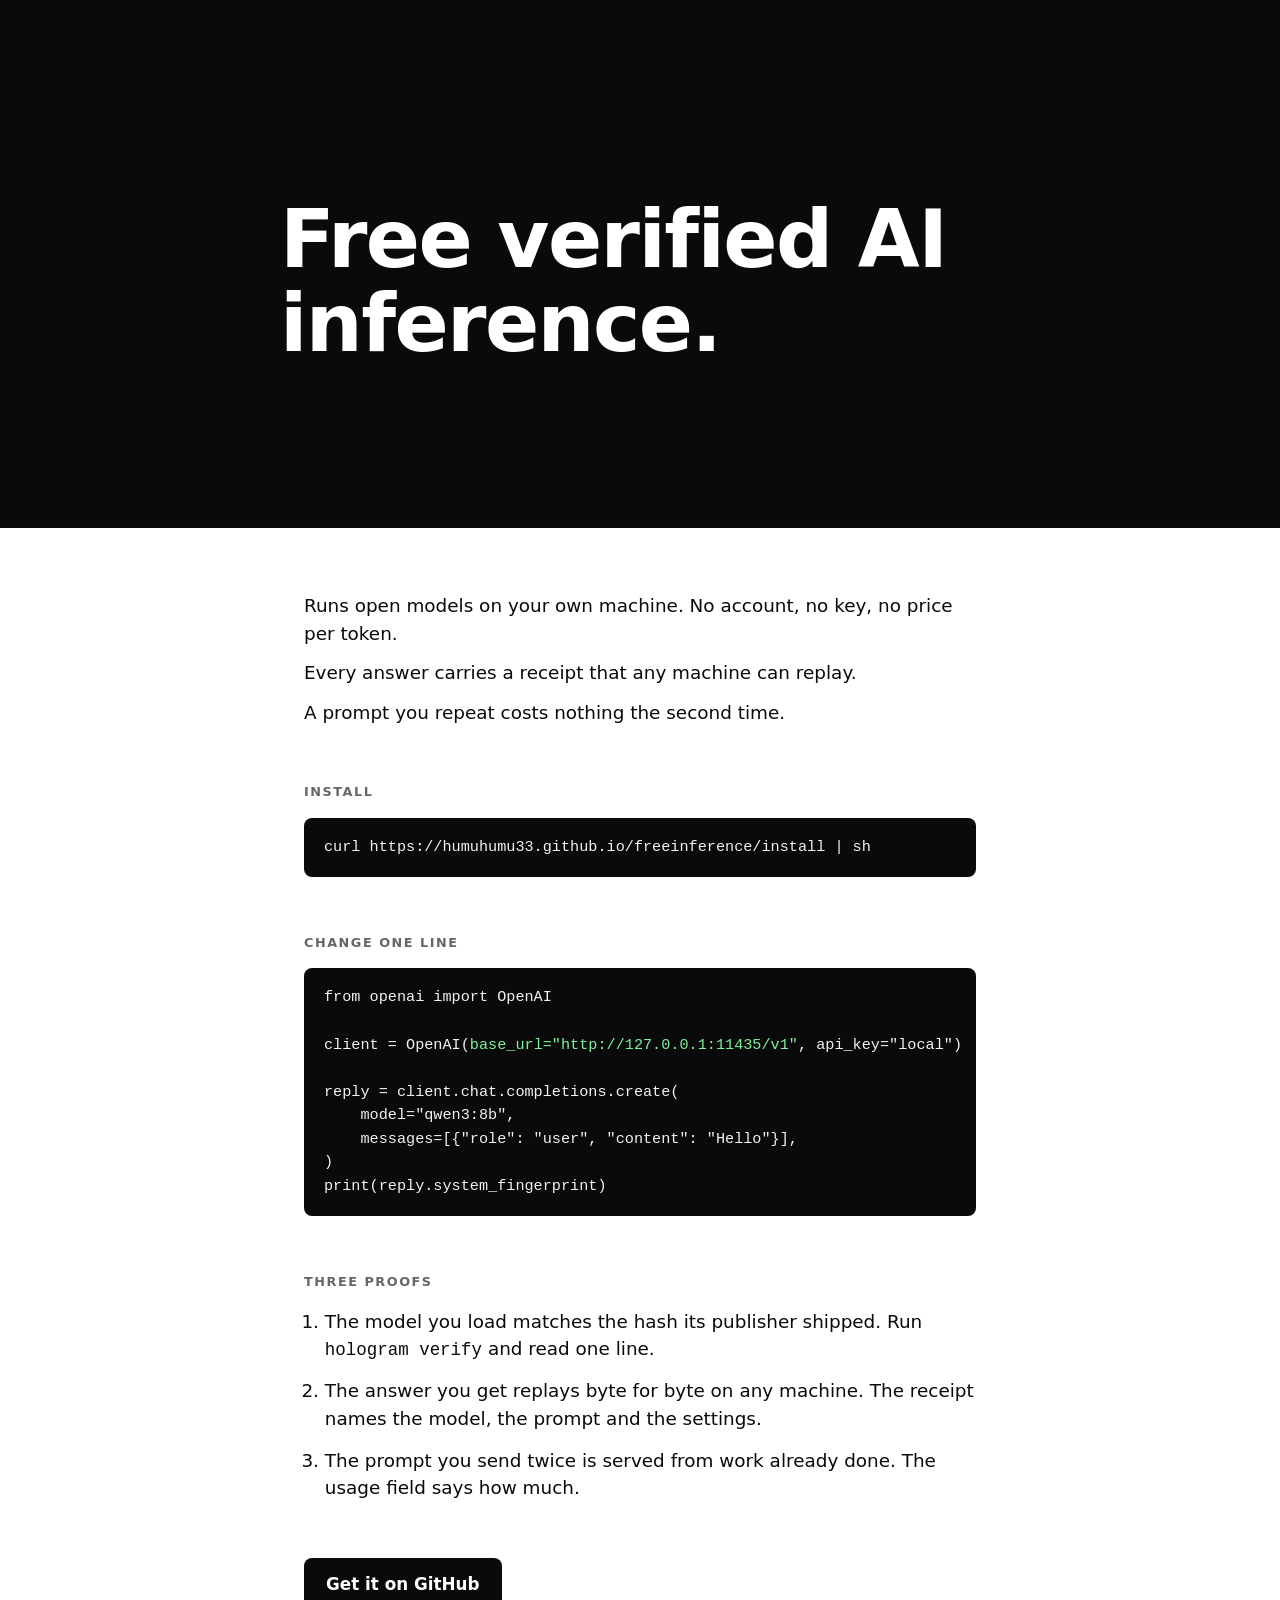
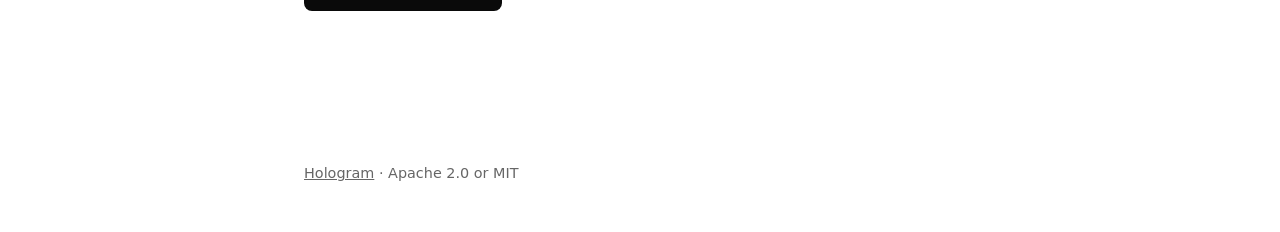
==== site/index.html @ 029d64f4 "Phase 0: homepage, claim register, site gate Free verified AI inference. One page, no hyphen anywher" ====
<!doctype html>
<html lang="en">
<head>
<meta charset="utf-8">
<meta name="viewport" content="width=device-width, initial-scale=1">
<title>Free verified AI inference</title>
<meta name="description" content="Runs open models on your own machine. Every answer carries a receipt any machine can replay.">
<style>
  :root { color-scheme: light; }
  * { box-sizing: border-box; }
  html, body { margin: 0; padding: 0; }
  body { font-family: ui-sans-serif, system-ui, "Segoe UI", Helvetica, Arial, sans-serif; color: #0A0A0A; background: #ffffff; line-height: 1.5; }
  .hero { background: #0A0A0A; color: #ffffff; padding: 22vh 24px 18vh; }
  .hero h1 { margin: 0 auto; max-width: 720px; font-size: clamp(2.4rem, 7vw, 5rem); font-weight: 600; letter-spacing: -0.02em; line-height: 1.05; }
  main { max-width: 720px; margin: 0 auto; padding: 64px 24px 96px; }
  section { margin: 0 0 56px; }
  h2 { font-size: 0.8rem; font-weight: 600; letter-spacing: 0.12em; text-transform: uppercase; color: #666; margin: 0 0 16px; }
  p { margin: 0 0 12px; font-size: 1.15rem; }
  pre { margin: 0; padding: 18px 20px; background: #0A0A0A; color: #f2f2f2; border-radius: 8px; font-size: 0.95rem; overflow-x: auto; line-height: 1.55; }
  code { font-family: ui-monospace, "SF Mono", Menlo, Consolas, monospace; }
  .change { color: #7cf29a; }
  ol { margin: 0; padding-left: 1.3em; }
  ol li { margin: 0 0 14px; font-size: 1.15rem; }
  ol li code { font-size: 0.95em; }
  .cta { display: inline-block; padding: 14px 22px; background: #0A0A0A; color: #ffffff; text-decoration: none; border-radius: 8px; font-size: 1.05rem; font-weight: 600; }
  .cta:hover { background: #222; }
  footer { max-width: 720px; margin: 0 auto; padding: 0 24px 48px; color: #666; font-size: 0.9rem; }
  footer a { color: #666; }
</style>
</head>
<body>
<header class="hero">
  <h1>Free verified AI inference.</h1>
</header>
<main>
  <section>
    <p>Runs open models on your own machine. No account, no key, no price per token.</p>
    <p>Every answer carries a receipt that any machine can replay.</p>
    <p>A prompt you repeat costs nothing the second time.</p>
  </section>

  <section>
    <h2>Install</h2>
    <pre><code>curl https://humuhumu33.github.io/freeinference/install | sh</code></pre>
  </section>

  <section>
    <h2>Change one line</h2>
    <pre><code>from openai import OpenAI

client = OpenAI(<span class="change">base_url="http://127.0.0.1:11435/v1"</span>, api_key="local")

reply = client.chat.completions.create(
    model="qwen3:8b",
    messages=[{"role": "user", "content": "Hello"}],
)
print(reply.system_fingerprint)</code></pre>
  </section>

  <section>
    <h2>Three proofs</h2>
    <ol>
      <li>The model you load matches the hash its publisher shipped. Run <code>hologram verify</code> and read one line.</li>
      <li>The answer you get replays byte for byte on any machine. The receipt names the model, the prompt and the settings.</li>
      <li>The prompt you send twice is served from work already done. The usage field says how much.</li>
    </ol>
  </section>

  <section>
    <a class="cta" href="https://github.com/humuhumu33/freeinference">Get it on GitHub</a>
  </section>
</main>
<footer>
  <a href="https://gethologram.ai/">Hologram</a> · Apache 2.0 or MIT
</footer>
</body>
</html>
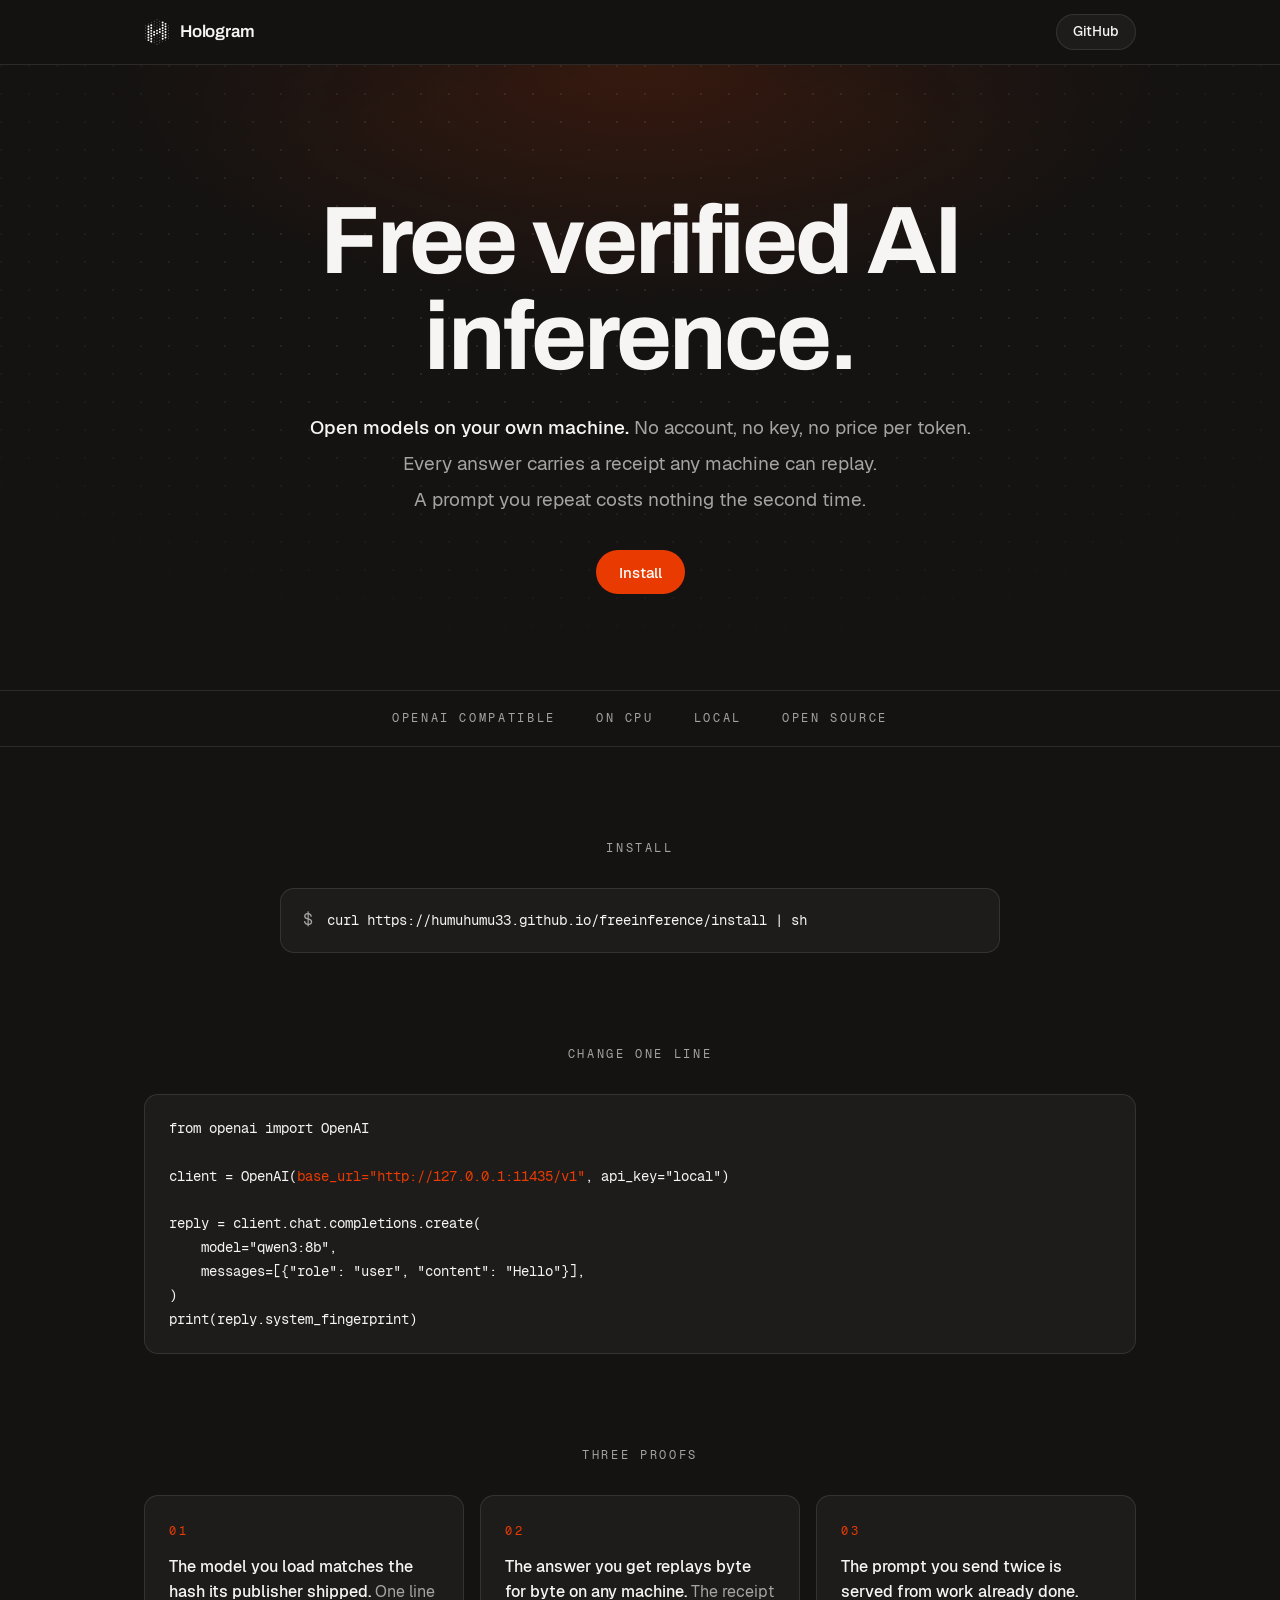
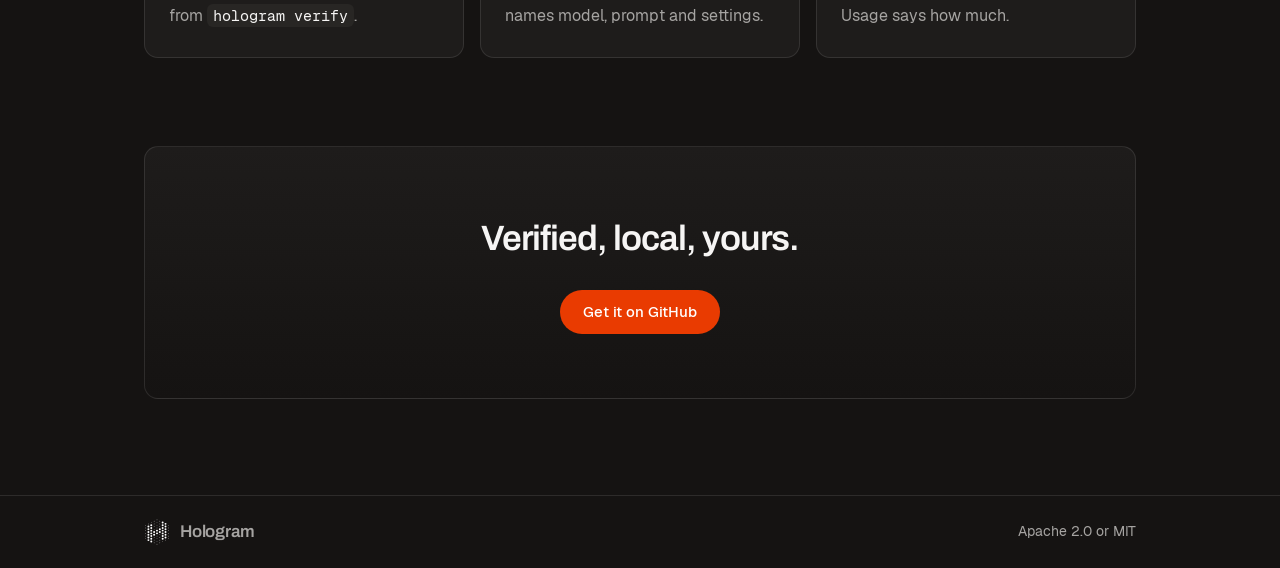
==== commit 43f62398: "site: Hologram brand tokens, Archivo and Geist, Featherless style layout Warm dark tokens from holog" ====
--- a/site/index.html
+++ b/site/index.html
@@ -4,49 +4,167 @@
 <meta charset="utf-8">
 <meta name="viewport" content="width=device-width, initial-scale=1">
 <title>Free verified AI inference</title>
-<meta name="description" content="Runs open models on your own machine. Every answer carries a receipt any machine can replay.">
+<meta name="description" content="Open models on your own machine. Every answer carries a receipt any machine can replay.">
+<link rel="icon" href="mark.svg" type="image/svg+xml">
 <style>
-  :root { color-scheme: light; }
+  /* Hologram brand layer: warm dark tokens from hologram-brand-kit/brand/css/hologram-warm.css (.dark). */
+  :root {
+    --background: #151312;
+    --foreground: #f6f5f4;
+    --card: #1e1c1b;
+    --card-foreground: #f6f5f4;
+    --secondary: #282624;
+    --muted: #282624;
+    --muted-foreground: #a6a4a2;
+    --brand: #e93b01;
+    --brand-foreground: #ffffff;
+    --border: #ffffff1a;
+    --ring: #757371;
+    --radius: 0.625rem;
+    --font-sans: "Geist", Inter, ui-sans-serif, system-ui, sans-serif;
+    --font-display: "Archivo", "Geist", ui-sans-serif, system-ui, sans-serif;
+    --font-mono: "Geist Mono", ui-monospace, "JetBrains Mono", Menlo, Consolas, monospace;
+    --tracking-display: -0.03em;
+    --tracking-caps: 0.22em;
+    color-scheme: dark;
+  }
+  @font-face { font-family: "Archivo"; src: url("fonts/Archivo-SemiBold.woff2") format("woff2"); font-weight: 600; font-display: swap; }
+  @font-face { font-family: "Archivo"; src: url("fonts/Archivo-Bold.woff2") format("woff2"); font-weight: 700; font-display: swap; }
+  @font-face { font-family: "Geist"; src: url("fonts/Geist-Regular.woff2") format("woff2"); font-weight: 400; font-display: swap; }
+  @font-face { font-family: "Geist"; src: url("fonts/Geist-Medium.woff2") format("woff2"); font-weight: 500; font-display: swap; }
+  @font-face { font-family: "Geist Mono"; src: url("fonts/GeistMono-Regular.woff2") format("woff2"); font-weight: 400; font-display: swap; }
+
   * { box-sizing: border-box; }
   html, body { margin: 0; padding: 0; }
-  body { font-family: ui-sans-serif, system-ui, "Segoe UI", Helvetica, Arial, sans-serif; color: #0A0A0A; background: #ffffff; line-height: 1.5; }
-  .hero { background: #0A0A0A; color: #ffffff; padding: 22vh 24px 18vh; }
-  .hero h1 { margin: 0 auto; max-width: 720px; font-size: clamp(2.4rem, 7vw, 5rem); font-weight: 600; letter-spacing: -0.02em; line-height: 1.05; }
-  main { max-width: 720px; margin: 0 auto; padding: 64px 24px 96px; }
-  section { margin: 0 0 56px; }
-  h2 { font-size: 0.8rem; font-weight: 600; letter-spacing: 0.12em; text-transform: uppercase; color: #666; margin: 0 0 16px; }
-  p { margin: 0 0 12px; font-size: 1.15rem; }
-  pre { margin: 0; padding: 18px 20px; background: #0A0A0A; color: #f2f2f2; border-radius: 8px; font-size: 0.95rem; overflow-x: auto; line-height: 1.55; }
-  code { font-family: ui-monospace, "SF Mono", Menlo, Consolas, monospace; }
-  .change { color: #7cf29a; }
-  ol { margin: 0; padding-left: 1.3em; }
-  ol li { margin: 0 0 14px; font-size: 1.15rem; }
-  ol li code { font-size: 0.95em; }
-  .cta { display: inline-block; padding: 14px 22px; background: #0A0A0A; color: #ffffff; text-decoration: none; border-radius: 8px; font-size: 1.05rem; font-weight: 600; }
-  .cta:hover { background: #222; }
-  footer { max-width: 720px; margin: 0 auto; padding: 0 24px 48px; color: #666; font-size: 0.9rem; }
-  footer a { color: #666; }
+  body {
+    font-family: var(--font-sans);
+    background: var(--background);
+    color: var(--foreground);
+    line-height: 1.55;
+    font-size: 16px;
+    -webkit-font-smoothing: antialiased;
+  }
+  a { color: inherit; }
+  .wrap { max-width: 1040px; margin: 0 auto; padding: 0 24px; }
+
+  /* Nav */
+  nav { position: sticky; top: 0; z-index: 2; background: color-mix(in srgb, var(--background) 82%, transparent); backdrop-filter: blur(12px); border-bottom: 1px solid var(--border); }
+  nav .wrap { display: flex; align-items: center; justify-content: space-between; height: 64px; }
+  .mark { display: flex; align-items: center; gap: 10px; text-decoration: none; font-family: var(--font-display); font-weight: 600; letter-spacing: -0.01em; font-size: 17px; }
+  .mark img { width: 26px; height: 26px; }
+  .pill { display: inline-flex; align-items: center; height: 36px; padding: 0 16px; border-radius: 999px; border: 1px solid var(--border); background: var(--card); color: var(--foreground); text-decoration: none; font-size: 14px; font-weight: 500; }
+  .pill:hover { border-color: var(--ring); }
+
+  /* Hero */
+  .hero { position: relative; overflow: hidden; text-align: center; padding: 128px 0 96px; }
+  .hero::before {
+    content: ""; position: absolute; inset: 0; pointer-events: none;
+    background:
+      radial-gradient(60% 55% at 50% 0%, color-mix(in srgb, var(--brand) 16%, transparent), transparent 70%),
+      radial-gradient(circle at 1px 1px, #ffffff14 1px, transparent 1.5px);
+    background-size: auto, 28px 28px;
+    -webkit-mask-image: radial-gradient(70% 70% at 50% 30%, #000 40%, transparent 100%);
+    mask-image: radial-gradient(70% 70% at 50% 30%, #000 40%, transparent 100%);
+  }
+  .hero .wrap { position: relative; }
+  h1 {
+    font-family: var(--font-display); font-weight: 700; letter-spacing: var(--tracking-display);
+    font-size: clamp(2.8rem, 8vw, 6rem); line-height: 1.0; margin: 0 auto 28px; max-width: 900px;
+  }
+  .lede { margin: 0 auto; max-width: 700px; font-size: 1.2rem; color: var(--muted-foreground); }
+  .lede p { margin: 0 0 6px; }
+  .lede strong { color: var(--foreground); font-weight: 500; }
+  .hero .actions { margin-top: 36px; display: flex; gap: 12px; justify-content: center; flex-wrap: wrap; }
+  .btn { display: inline-flex; align-items: center; height: 44px; padding: 0 22px; border-radius: 999px; text-decoration: none; font-size: 15px; font-weight: 500; border: 1px solid transparent; }
+  .btn.brand { background: var(--brand); color: var(--brand-foreground); }
+  .btn.brand:hover { filter: brightness(1.08); }
+  .btn.ghost { border-color: var(--border); background: transparent; color: var(--foreground); }
+  .btn.ghost:hover { border-color: var(--ring); }
+
+  /* Strip */
+  .strip { border-top: 1px solid var(--border); border-bottom: 1px solid var(--border); }
+  .strip .wrap { display: flex; gap: 40px; justify-content: center; flex-wrap: wrap; padding: 18px 24px; }
+  .kicker { font-family: var(--font-mono); font-size: 12px; letter-spacing: var(--tracking-caps); text-transform: uppercase; color: var(--muted-foreground); }
+
+  /* Sections */
+  section { padding: 88px 0 0; }
+  section:last-of-type { padding-bottom: 96px; }
+  .head { text-align: center; margin-bottom: 28px; }
+  .head h2 { font-family: var(--font-display); font-weight: 600; letter-spacing: var(--tracking-display); font-size: clamp(1.7rem, 3.4vw, 2.4rem); margin: 10px 0 0; }
+  .card { background: var(--card); border: 1px solid var(--border); border-radius: calc(var(--radius) + 4px); }
+  pre { margin: 0; padding: 22px 24px; font-family: var(--font-mono); font-size: 14px; line-height: 1.7; overflow-x: auto; color: var(--foreground); }
+  code { font-family: var(--font-mono); }
+  .change { color: var(--brand); }
+  .cmd { display: flex; align-items: center; gap: 14px; padding: 6px 8px 6px 22px; }
+  .cmd pre { padding: 14px 0; flex: 1; }
+  .prompt { color: var(--muted-foreground); user-select: none; }
+  .install .card { max-width: 720px; margin: 0 auto; }
+
+  .grid { display: grid; grid-template-columns: repeat(3, 1fr); gap: 16px; }
+  .proof { padding: 26px 24px 28px; display: flex; flex-direction: column; gap: 14px; }
+  .proof .num { font-family: var(--font-mono); font-size: 12px; letter-spacing: var(--tracking-caps); color: var(--brand); }
+  .proof p { margin: 0; color: var(--muted-foreground); }
+  .proof p strong { color: var(--foreground); font-weight: 500; }
+  .proof code { font-size: 0.92em; color: var(--foreground); background: var(--secondary); padding: 2px 6px; border-radius: 6px; }
+
+  .cta { text-align: center; }
+  .cta .card { padding: 64px 24px; background: linear-gradient(180deg, var(--card), var(--background)); }
+  .cta h2 { font-family: var(--font-display); font-weight: 600; letter-spacing: var(--tracking-display); font-size: clamp(1.6rem, 3vw, 2.2rem); margin: 0 0 24px; }
+
+  footer { border-top: 1px solid var(--border); }
+  footer .wrap { display: flex; align-items: center; justify-content: space-between; height: 72px; color: var(--muted-foreground); font-size: 14px; }
+  footer a { text-decoration: none; }
+
+  @media (max-width: 760px) {
+    .grid { grid-template-columns: 1fr; }
+    .hero { padding: 88px 0 72px; }
+    .strip .wrap { gap: 18px; }
+  }
 </style>
 </head>
 <body>
+<nav>
+  <div class="wrap">
+    <a class="mark" href="https://gethologram.ai/"><img src="mark.svg" alt="">Hologram</a>
+    <a class="pill" href="https://github.com/humuhumu33/freeinference">GitHub</a>
+  </div>
+</nav>
+
 <header class="hero">
-  <h1>Free verified AI inference.</h1>
+  <div class="wrap">
+    <h1>Free verified AI inference.</h1>
+    <div class="lede">
+      <p><strong>Open models on your own machine.</strong> No account, no key, no price per token.</p>
+      <p>Every answer carries a receipt any machine can replay.</p>
+      <p>A prompt you repeat costs nothing the second time.</p>
+    </div>
+    <div class="actions">
+      <a class="btn brand" href="#install">Install</a>
+    </div>
+  </div>
 </header>
+
+<div class="strip">
+  <div class="wrap">
+    <span class="kicker">OpenAI compatible</span>
+    <span class="kicker">On CPU</span>
+    <span class="kicker">Local</span>
+    <span class="kicker">Open source</span>
+  </div>
+</div>
+
 <main>
+  <section class="install" id="install">
+    <div class="wrap">
+      <div class="head"><span class="kicker">Install</span></div>
+      <div class="card cmd"><span class="prompt">$</span><pre><code>curl https://humuhumu33.github.io/freeinference/install | sh</code></pre></div>
+    </div>
+  </section>
+
   <section>
-    <p>Runs open models on your own machine. No account, no key, no price per token.</p>
-    <p>Every answer carries a receipt that any machine can replay.</p>
-    <p>A prompt you repeat costs nothing the second time.</p>
-  </section>
-
-  <section>
-    <h2>Install</h2>
-    <pre><code>curl https://humuhumu33.github.io/freeinference/install | sh</code></pre>
-  </section>
-
-  <section>
-    <h2>Change one line</h2>
-    <pre><code>from openai import OpenAI
+    <div class="wrap">
+      <div class="head"><span class="kicker">Change one line</span></div>
+      <div class="card"><pre><code>from openai import OpenAI
 
 client = OpenAI(<span class="change">base_url="http://127.0.0.1:11435/v1"</span>, api_key="local")
 
@@ -54,24 +172,45 @@
     model="qwen3:8b",
     messages=[{"role": "user", "content": "Hello"}],
 )
-print(reply.system_fingerprint)</code></pre>
-  </section>
-
-  <section>
-    <h2>Three proofs</h2>
-    <ol>
-      <li>The model you load matches the hash its publisher shipped. Run <code>hologram verify</code> and read one line.</li>
-      <li>The answer you get replays byte for byte on any machine. The receipt names the model, the prompt and the settings.</li>
-      <li>The prompt you send twice is served from work already done. The usage field says how much.</li>
-    </ol>
-  </section>
-
-  <section>
-    <a class="cta" href="https://github.com/humuhumu33/freeinference">Get it on GitHub</a>
+print(reply.system_fingerprint)</code></pre></div>
+    </div>
+  </section>
+
+  <section id="proofs">
+    <div class="wrap">
+      <div class="head"><span class="kicker">Three proofs</span></div>
+      <div class="grid">
+        <div class="card proof">
+          <span class="num">01</span>
+          <p><strong>The model you load matches the hash its publisher shipped.</strong> One line from <code>hologram verify</code>.</p>
+        </div>
+        <div class="card proof">
+          <span class="num">02</span>
+          <p><strong>The answer you get replays byte for byte on any machine.</strong> The receipt names model, prompt and settings.</p>
+        </div>
+        <div class="card proof">
+          <span class="num">03</span>
+          <p><strong>The prompt you send twice is served from work already done.</strong> Usage says how much.</p>
+        </div>
+      </div>
+    </div>
+  </section>
+
+  <section class="cta">
+    <div class="wrap">
+      <div class="card">
+        <h2>Verified, local, yours.</h2>
+        <a class="btn brand" href="https://github.com/humuhumu33/freeinference">Get it on GitHub</a>
+      </div>
+    </div>
   </section>
 </main>
+
 <footer>
-  <a href="https://gethologram.ai/">Hologram</a> · Apache 2.0 or MIT
+  <div class="wrap">
+    <a class="mark" href="https://gethologram.ai/"><img src="mark.svg" alt="">Hologram</a>
+    <span>Apache 2.0 or MIT</span>
+  </div>
 </footer>
 </body>
 </html>
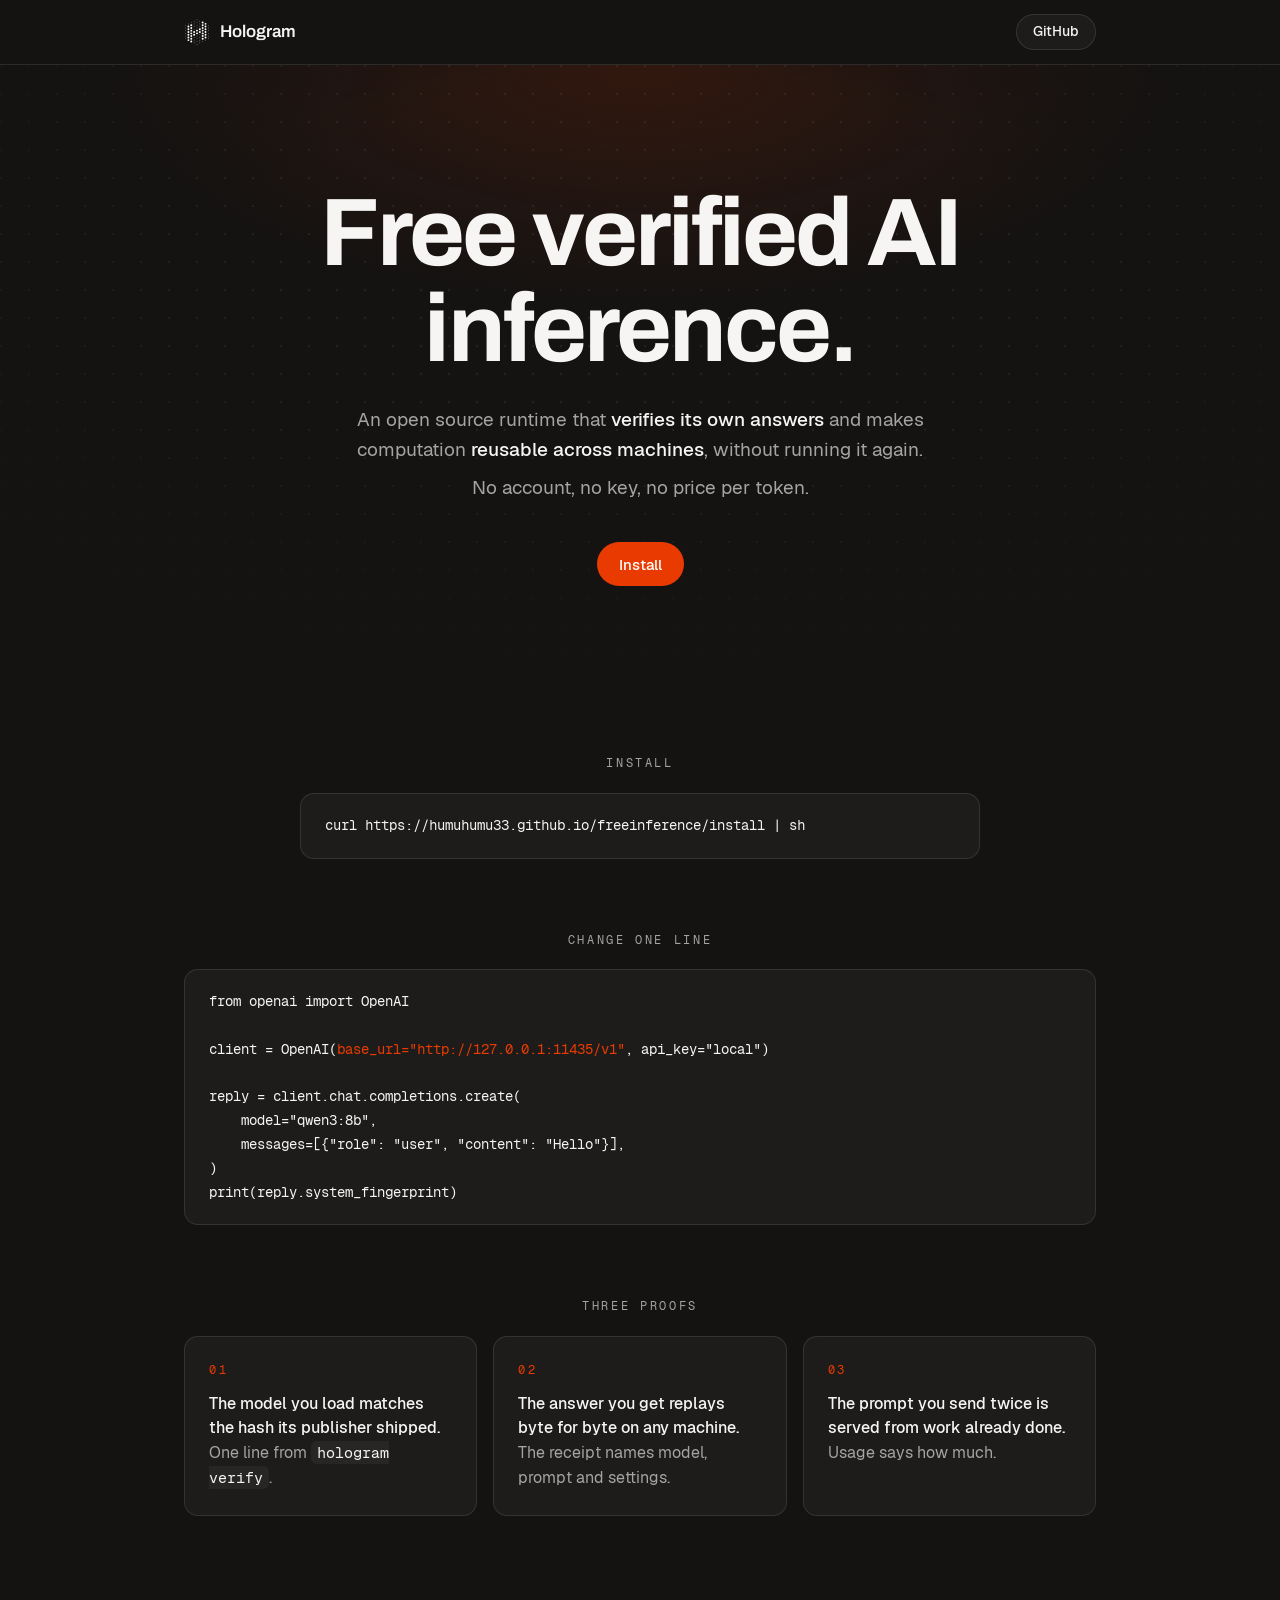
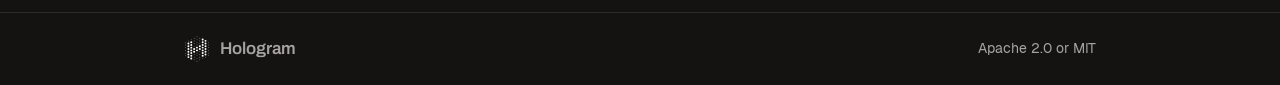
==== commit c440694e: "Simpler homepage; local Dashboard and Playground served by the daemon Homepage carries the key messa" ====
--- a/site/index.html
+++ b/site/index.html
@@ -4,7 +4,7 @@
 <meta charset="utf-8">
 <meta name="viewport" content="width=device-width, initial-scale=1">
 <title>Free verified AI inference</title>
-<meta name="description" content="Open models on your own machine. Every answer carries a receipt any machine can replay.">
+<meta name="description" content="An open source runtime that verifies its own answers and makes computation reusable across machines, without running it again.">
 <link rel="icon" href="mark.svg" type="image/svg+xml">
 <style>
   /* Hologram brand layer: warm dark tokens from hologram-brand-kit/brand/css/hologram-warm.css (.dark). */
@@ -12,9 +12,7 @@
     --background: #151312;
     --foreground: #f6f5f4;
     --card: #1e1c1b;
-    --card-foreground: #f6f5f4;
     --secondary: #282624;
-    --muted: #282624;
     --muted-foreground: #a6a4a2;
     --brand: #e93b01;
     --brand-foreground: #ffffff;
@@ -23,103 +21,66 @@
     --radius: 0.625rem;
     --font-sans: "Geist", Inter, ui-sans-serif, system-ui, sans-serif;
     --font-display: "Archivo", "Geist", ui-sans-serif, system-ui, sans-serif;
-    --font-mono: "Geist Mono", ui-monospace, "JetBrains Mono", Menlo, Consolas, monospace;
+    --font-mono: "Geist Mono", ui-monospace, Menlo, Consolas, monospace;
     --tracking-display: -0.03em;
     --tracking-caps: 0.22em;
     color-scheme: dark;
   }
+  @font-face { font-family: "Archivo"; src: url("fonts/Archivo-Bold.woff2") format("woff2"); font-weight: 700; font-display: swap; }
   @font-face { font-family: "Archivo"; src: url("fonts/Archivo-SemiBold.woff2") format("woff2"); font-weight: 600; font-display: swap; }
-  @font-face { font-family: "Archivo"; src: url("fonts/Archivo-Bold.woff2") format("woff2"); font-weight: 700; font-display: swap; }
   @font-face { font-family: "Geist"; src: url("fonts/Geist-Regular.woff2") format("woff2"); font-weight: 400; font-display: swap; }
   @font-face { font-family: "Geist"; src: url("fonts/Geist-Medium.woff2") format("woff2"); font-weight: 500; font-display: swap; }
   @font-face { font-family: "Geist Mono"; src: url("fonts/GeistMono-Regular.woff2") format("woff2"); font-weight: 400; font-display: swap; }
 
   * { box-sizing: border-box; }
   html, body { margin: 0; padding: 0; }
-  body {
-    font-family: var(--font-sans);
-    background: var(--background);
-    color: var(--foreground);
-    line-height: 1.55;
-    font-size: 16px;
-    -webkit-font-smoothing: antialiased;
-  }
+  body { font-family: var(--font-sans); background: var(--background); color: var(--foreground); line-height: 1.55; font-size: 16px; -webkit-font-smoothing: antialiased; }
   a { color: inherit; }
-  .wrap { max-width: 1040px; margin: 0 auto; padding: 0 24px; }
+  .wrap { max-width: 960px; margin: 0 auto; padding: 0 24px; }
 
-  /* Nav */
-  nav { position: sticky; top: 0; z-index: 2; background: color-mix(in srgb, var(--background) 82%, transparent); backdrop-filter: blur(12px); border-bottom: 1px solid var(--border); }
+  nav { border-bottom: 1px solid var(--border); }
   nav .wrap { display: flex; align-items: center; justify-content: space-between; height: 64px; }
-  .mark { display: flex; align-items: center; gap: 10px; text-decoration: none; font-family: var(--font-display); font-weight: 600; letter-spacing: -0.01em; font-size: 17px; }
+  .mark { display: flex; align-items: center; gap: 10px; text-decoration: none; font-family: var(--font-display); font-weight: 600; font-size: 17px; }
   .mark img { width: 26px; height: 26px; }
-  .pill { display: inline-flex; align-items: center; height: 36px; padding: 0 16px; border-radius: 999px; border: 1px solid var(--border); background: var(--card); color: var(--foreground); text-decoration: none; font-size: 14px; font-weight: 500; }
+  .pill { display: inline-flex; align-items: center; height: 36px; padding: 0 16px; border-radius: 999px; border: 1px solid var(--border); background: var(--card); text-decoration: none; font-size: 14px; font-weight: 500; }
   .pill:hover { border-color: var(--ring); }
 
-  /* Hero */
-  .hero { position: relative; overflow: hidden; text-align: center; padding: 128px 0 96px; }
+  .hero { position: relative; overflow: hidden; text-align: center; padding: 120px 0 96px; }
   .hero::before {
     content: ""; position: absolute; inset: 0; pointer-events: none;
-    background:
-      radial-gradient(60% 55% at 50% 0%, color-mix(in srgb, var(--brand) 16%, transparent), transparent 70%),
-      radial-gradient(circle at 1px 1px, #ffffff14 1px, transparent 1.5px);
+    background: radial-gradient(60% 55% at 50% 0%, color-mix(in srgb, var(--brand) 14%, transparent), transparent 70%),
+                radial-gradient(circle at 1px 1px, #ffffff12 1px, transparent 1.5px);
     background-size: auto, 28px 28px;
     -webkit-mask-image: radial-gradient(70% 70% at 50% 30%, #000 40%, transparent 100%);
     mask-image: radial-gradient(70% 70% at 50% 30%, #000 40%, transparent 100%);
   }
   .hero .wrap { position: relative; }
-  h1 {
-    font-family: var(--font-display); font-weight: 700; letter-spacing: var(--tracking-display);
-    font-size: clamp(2.8rem, 8vw, 6rem); line-height: 1.0; margin: 0 auto 28px; max-width: 900px;
-  }
-  .lede { margin: 0 auto; max-width: 700px; font-size: 1.2rem; color: var(--muted-foreground); }
-  .lede p { margin: 0 0 6px; }
+  h1 { font-family: var(--font-display); font-weight: 700; letter-spacing: var(--tracking-display); font-size: clamp(2.8rem, 8vw, 6rem); line-height: 1.0; margin: 0 auto 28px; max-width: 900px; }
+  .lede { margin: 0 auto; max-width: 680px; font-size: 1.2rem; color: var(--muted-foreground); }
+  .lede p { margin: 0 0 8px; }
   .lede strong { color: var(--foreground); font-weight: 500; }
-  .hero .actions { margin-top: 36px; display: flex; gap: 12px; justify-content: center; flex-wrap: wrap; }
-  .btn { display: inline-flex; align-items: center; height: 44px; padding: 0 22px; border-radius: 999px; text-decoration: none; font-size: 15px; font-weight: 500; border: 1px solid transparent; }
-  .btn.brand { background: var(--brand); color: var(--brand-foreground); }
-  .btn.brand:hover { filter: brightness(1.08); }
-  .btn.ghost { border-color: var(--border); background: transparent; color: var(--foreground); }
-  .btn.ghost:hover { border-color: var(--ring); }
+  .btn { display: inline-flex; align-items: center; height: 44px; padding: 0 22px; border-radius: 999px; text-decoration: none; font-size: 15px; font-weight: 500; background: var(--brand); color: var(--brand-foreground); margin-top: 32px; }
+  .btn:hover { filter: brightness(1.08); }
 
-  /* Strip */
-  .strip { border-top: 1px solid var(--border); border-bottom: 1px solid var(--border); }
-  .strip .wrap { display: flex; gap: 40px; justify-content: center; flex-wrap: wrap; padding: 18px 24px; }
-  .kicker { font-family: var(--font-mono); font-size: 12px; letter-spacing: var(--tracking-caps); text-transform: uppercase; color: var(--muted-foreground); }
-
-  /* Sections */
-  section { padding: 88px 0 0; }
+  section { padding: 72px 0 0; }
   section:last-of-type { padding-bottom: 96px; }
-  .head { text-align: center; margin-bottom: 28px; }
-  .head h2 { font-family: var(--font-display); font-weight: 600; letter-spacing: var(--tracking-display); font-size: clamp(1.7rem, 3.4vw, 2.4rem); margin: 10px 0 0; }
+  .kicker { display: block; text-align: center; margin-bottom: 20px; font-family: var(--font-mono); font-size: 12px; letter-spacing: var(--tracking-caps); text-transform: uppercase; color: var(--muted-foreground); }
   .card { background: var(--card); border: 1px solid var(--border); border-radius: calc(var(--radius) + 4px); }
-  pre { margin: 0; padding: 22px 24px; font-family: var(--font-mono); font-size: 14px; line-height: 1.7; overflow-x: auto; color: var(--foreground); }
+  pre { margin: 0; padding: 20px 24px; font-family: var(--font-mono); font-size: 14px; line-height: 1.7; overflow-x: auto; }
   code { font-family: var(--font-mono); }
   .change { color: var(--brand); }
-  .cmd { display: flex; align-items: center; gap: 14px; padding: 6px 8px 6px 22px; }
-  .cmd pre { padding: 14px 0; flex: 1; }
-  .prompt { color: var(--muted-foreground); user-select: none; }
-  .install .card { max-width: 720px; margin: 0 auto; }
-
+  .install .card { max-width: 680px; margin: 0 auto; }
   .grid { display: grid; grid-template-columns: repeat(3, 1fr); gap: 16px; }
-  .proof { padding: 26px 24px 28px; display: flex; flex-direction: column; gap: 14px; }
+  .proof { padding: 24px; display: flex; flex-direction: column; gap: 12px; }
   .proof .num { font-family: var(--font-mono); font-size: 12px; letter-spacing: var(--tracking-caps); color: var(--brand); }
   .proof p { margin: 0; color: var(--muted-foreground); }
   .proof p strong { color: var(--foreground); font-weight: 500; }
   .proof code { font-size: 0.92em; color: var(--foreground); background: var(--secondary); padding: 2px 6px; border-radius: 6px; }
 
-  .cta { text-align: center; }
-  .cta .card { padding: 64px 24px; background: linear-gradient(180deg, var(--card), var(--background)); }
-  .cta h2 { font-family: var(--font-display); font-weight: 600; letter-spacing: var(--tracking-display); font-size: clamp(1.6rem, 3vw, 2.2rem); margin: 0 0 24px; }
-
   footer { border-top: 1px solid var(--border); }
   footer .wrap { display: flex; align-items: center; justify-content: space-between; height: 72px; color: var(--muted-foreground); font-size: 14px; }
   footer a { text-decoration: none; }
-
-  @media (max-width: 760px) {
-    .grid { grid-template-columns: 1fr; }
-    .hero { padding: 88px 0 72px; }
-    .strip .wrap { gap: 18px; }
-  }
+  @media (max-width: 760px) { .grid { grid-template-columns: 1fr; } .hero { padding: 88px 0 72px; } }
 </style>
 </head>
 <body>
@@ -134,36 +95,24 @@
   <div class="wrap">
     <h1>Free verified AI inference.</h1>
     <div class="lede">
-      <p><strong>Open models on your own machine.</strong> No account, no key, no price per token.</p>
-      <p>Every answer carries a receipt any machine can replay.</p>
-      <p>A prompt you repeat costs nothing the second time.</p>
+      <p>An open source runtime that <strong>verifies its own answers</strong> and makes computation <strong>reusable across machines</strong>, without running it again.</p>
+      <p>No account, no key, no price per token.</p>
     </div>
-    <div class="actions">
-      <a class="btn brand" href="#install">Install</a>
-    </div>
+    <a class="btn" href="#install">Install</a>
   </div>
 </header>
-
-<div class="strip">
-  <div class="wrap">
-    <span class="kicker">OpenAI compatible</span>
-    <span class="kicker">On CPU</span>
-    <span class="kicker">Local</span>
-    <span class="kicker">Open source</span>
-  </div>
-</div>
 
 <main>
   <section class="install" id="install">
     <div class="wrap">
-      <div class="head"><span class="kicker">Install</span></div>
-      <div class="card cmd"><span class="prompt">$</span><pre><code>curl https://humuhumu33.github.io/freeinference/install | sh</code></pre></div>
+      <span class="kicker">Install</span>
+      <div class="card"><pre><code>curl https://humuhumu33.github.io/freeinference/install | sh</code></pre></div>
     </div>
   </section>
 
   <section>
     <div class="wrap">
-      <div class="head"><span class="kicker">Change one line</span></div>
+      <span class="kicker">Change one line</span>
       <div class="card"><pre><code>from openai import OpenAI
 
 client = OpenAI(<span class="change">base_url="http://127.0.0.1:11435/v1"</span>, api_key="local")
@@ -176,31 +125,13 @@
     </div>
   </section>
 
-  <section id="proofs">
+  <section>
     <div class="wrap">
-      <div class="head"><span class="kicker">Three proofs</span></div>
+      <span class="kicker">Three proofs</span>
       <div class="grid">
-        <div class="card proof">
-          <span class="num">01</span>
-          <p><strong>The model you load matches the hash its publisher shipped.</strong> One line from <code>hologram verify</code>.</p>
-        </div>
-        <div class="card proof">
-          <span class="num">02</span>
-          <p><strong>The answer you get replays byte for byte on any machine.</strong> The receipt names model, prompt and settings.</p>
-        </div>
-        <div class="card proof">
-          <span class="num">03</span>
-          <p><strong>The prompt you send twice is served from work already done.</strong> Usage says how much.</p>
-        </div>
-      </div>
-    </div>
-  </section>
-
-  <section class="cta">
-    <div class="wrap">
-      <div class="card">
-        <h2>Verified, local, yours.</h2>
-        <a class="btn brand" href="https://github.com/humuhumu33/freeinference">Get it on GitHub</a>
+        <div class="card proof"><span class="num">01</span><p><strong>The model you load matches the hash its publisher shipped.</strong> One line from <code>hologram verify</code>.</p></div>
+        <div class="card proof"><span class="num">02</span><p><strong>The answer you get replays byte for byte on any machine.</strong> The receipt names model, prompt and settings.</p></div>
+        <div class="card proof"><span class="num">03</span><p><strong>The prompt you send twice is served from work already done.</strong> Usage says how much.</p></div>
       </div>
     </div>
   </section>
